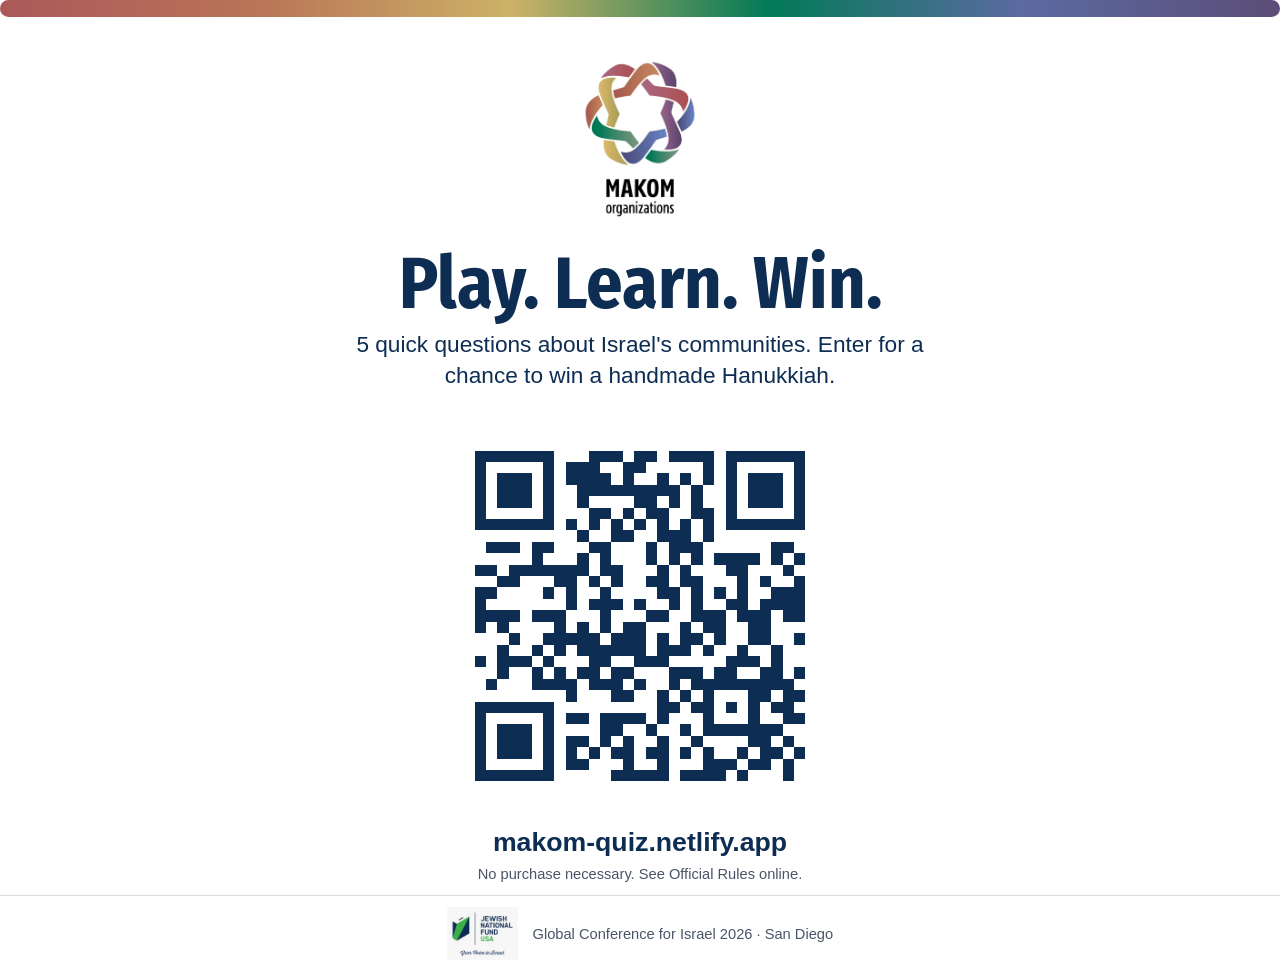
==== print/qr-sign.html @ a2e26950 "MAKOM prize quiz site: initial build from PRD (demo mode) Co-Authored-By: Claude Opus 5.5 (1M contex" ====
<!doctype html>
<html lang="en">
<head>
<meta charset="utf-8">
<title>MAKOM Quiz booth sign</title>
<style>
  @page { size: Letter; margin: 0.5in; }
  @font-face { font-family: "Fira Sans Condensed"; font-weight: 700; src: url(../assets/fira-sans-condensed-700-latin.woff2) format("woff2"); }
  * { box-sizing: border-box; }
  html, body { margin: 0; }
  body { color: #0E2D53; font-family: -apple-system, BlinkMacSystemFont, "Segoe UI", Roboto, "Helvetica Neue", Arial, sans-serif; text-align: center; -webkit-print-color-adjust: exact; print-color-adjust: exact; }
  .sheet { height: 10in; display: flex; flex-direction: column; align-items: center; }
  .stripe { width: 100%; height: 0.18in; border-radius: 0.09in; background: linear-gradient(90deg, #AB585A, #B97457, #CCB266, #027A57, #5C6AA1, #5B4D78); }
  .logo { height: 1.9in; margin-top: 0.3in; }
  h1 { font: 700 54pt/1 "Fira Sans Condensed", sans-serif; margin: 0.2in 0 0.1in; }
  .sub { font-size: 17pt; line-height: 1.35; max-width: 6.2in; margin: 0; }
  .qr { width: 4.4in; height: 4.4in; margin: 0.15in 0 0; }
  .url { font-size: 20pt; font-weight: 700; margin: 0; }
  .fine { font-size: 11pt; color: #4A5568; margin: 0.08in 0 0; }
  .cobrand { margin-top: auto; width: 100%; display: flex; align-items: center; justify-content: center; gap: 0.15in; border-top: 1px solid #D9DCE3; padding-top: 0.12in; font-size: 11pt; color: #4A5568; }
  .cobrand img { height: 0.55in; }
</style>
</head>
<body>
<div class="sheet">
  <div class="stripe"></div>
  <img class="logo" src="makom-stacked-print.jpg" alt="MAKOM organizations">
  <h1>Play. Learn. Win.</h1>
  <p class="sub">5 quick questions about Israel's communities. Enter for a chance to win a handmade Hanukkiah.</p>
  <img class="qr" src="qr.svg" alt="QR code to the MAKOM quiz">
  <p class="url">makom-quiz.netlify.app</p>
  <p class="fine">No purchase necessary. See Official Rules online.</p>
  <div class="cobrand">
    <img src="jnf-usa-print.jpg" alt="Jewish National Fund-USA">
    <span>Global Conference for Israel 2026 · San Diego</span>
  </div>
</div>
</body>
</html>
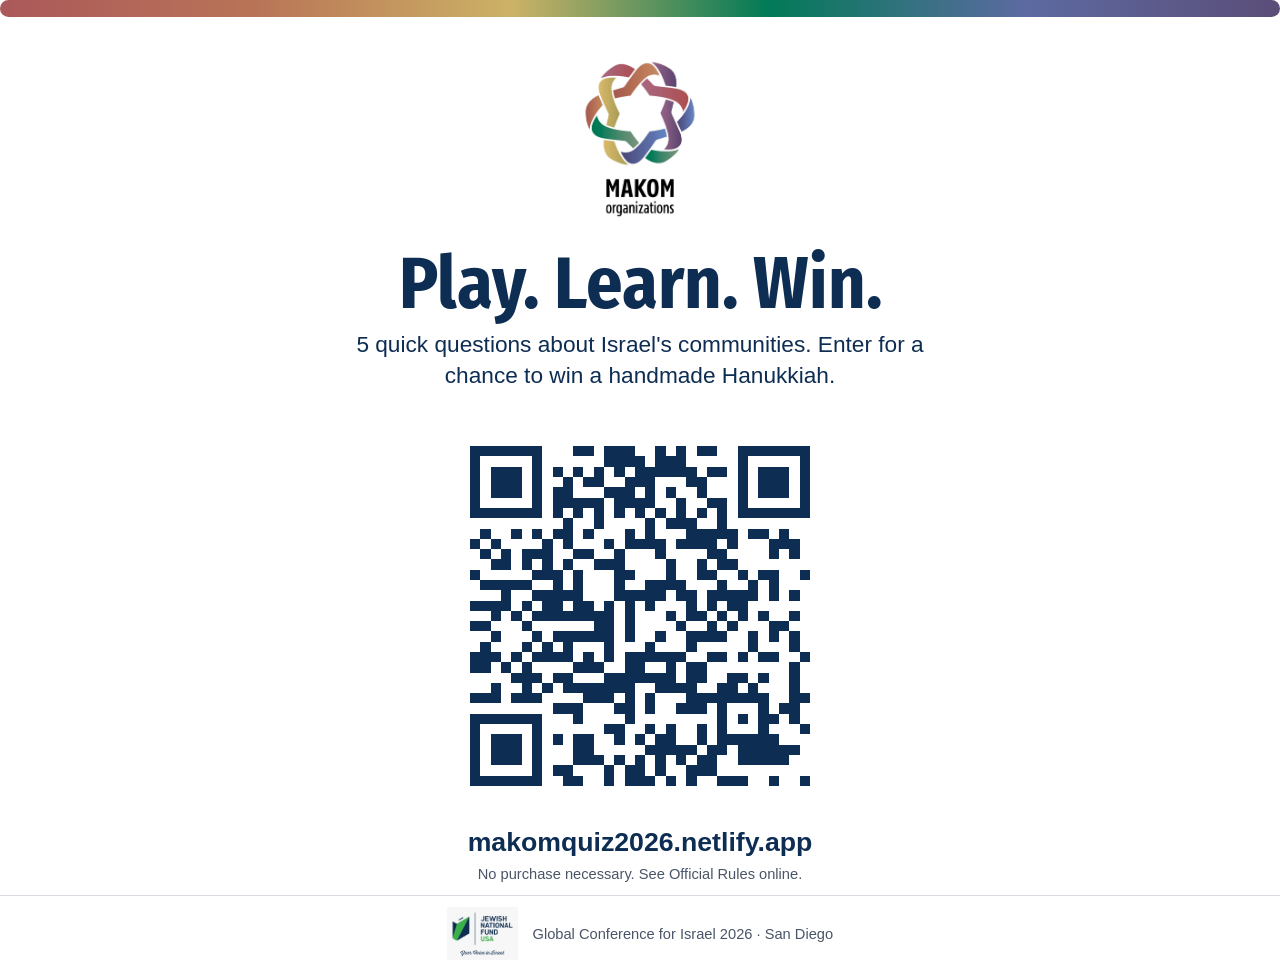
==== commit 0da95aa7: "Regenerate QR sign for makomquiz2026.netlify.app Co-Authored-By: Claude Opus 5.5 (1M context) <norep" ====
--- a/print/qr-sign.html
+++ b/print/qr-sign.html
@@ -28,7 +28,7 @@
   <h1>Play. Learn. Win.</h1>
   <p class="sub">5 quick questions about Israel's communities. Enter for a chance to win a handmade Hanukkiah.</p>
   <img class="qr" src="qr.svg" alt="QR code to the MAKOM quiz">
-  <p class="url">makom-quiz.netlify.app</p>
+  <p class="url">makomquiz2026.netlify.app</p>
   <p class="fine">No purchase necessary. See Official Rules online.</p>
   <div class="cobrand">
     <img src="jnf-usa-print.jpg" alt="Jewish National Fund-USA">
